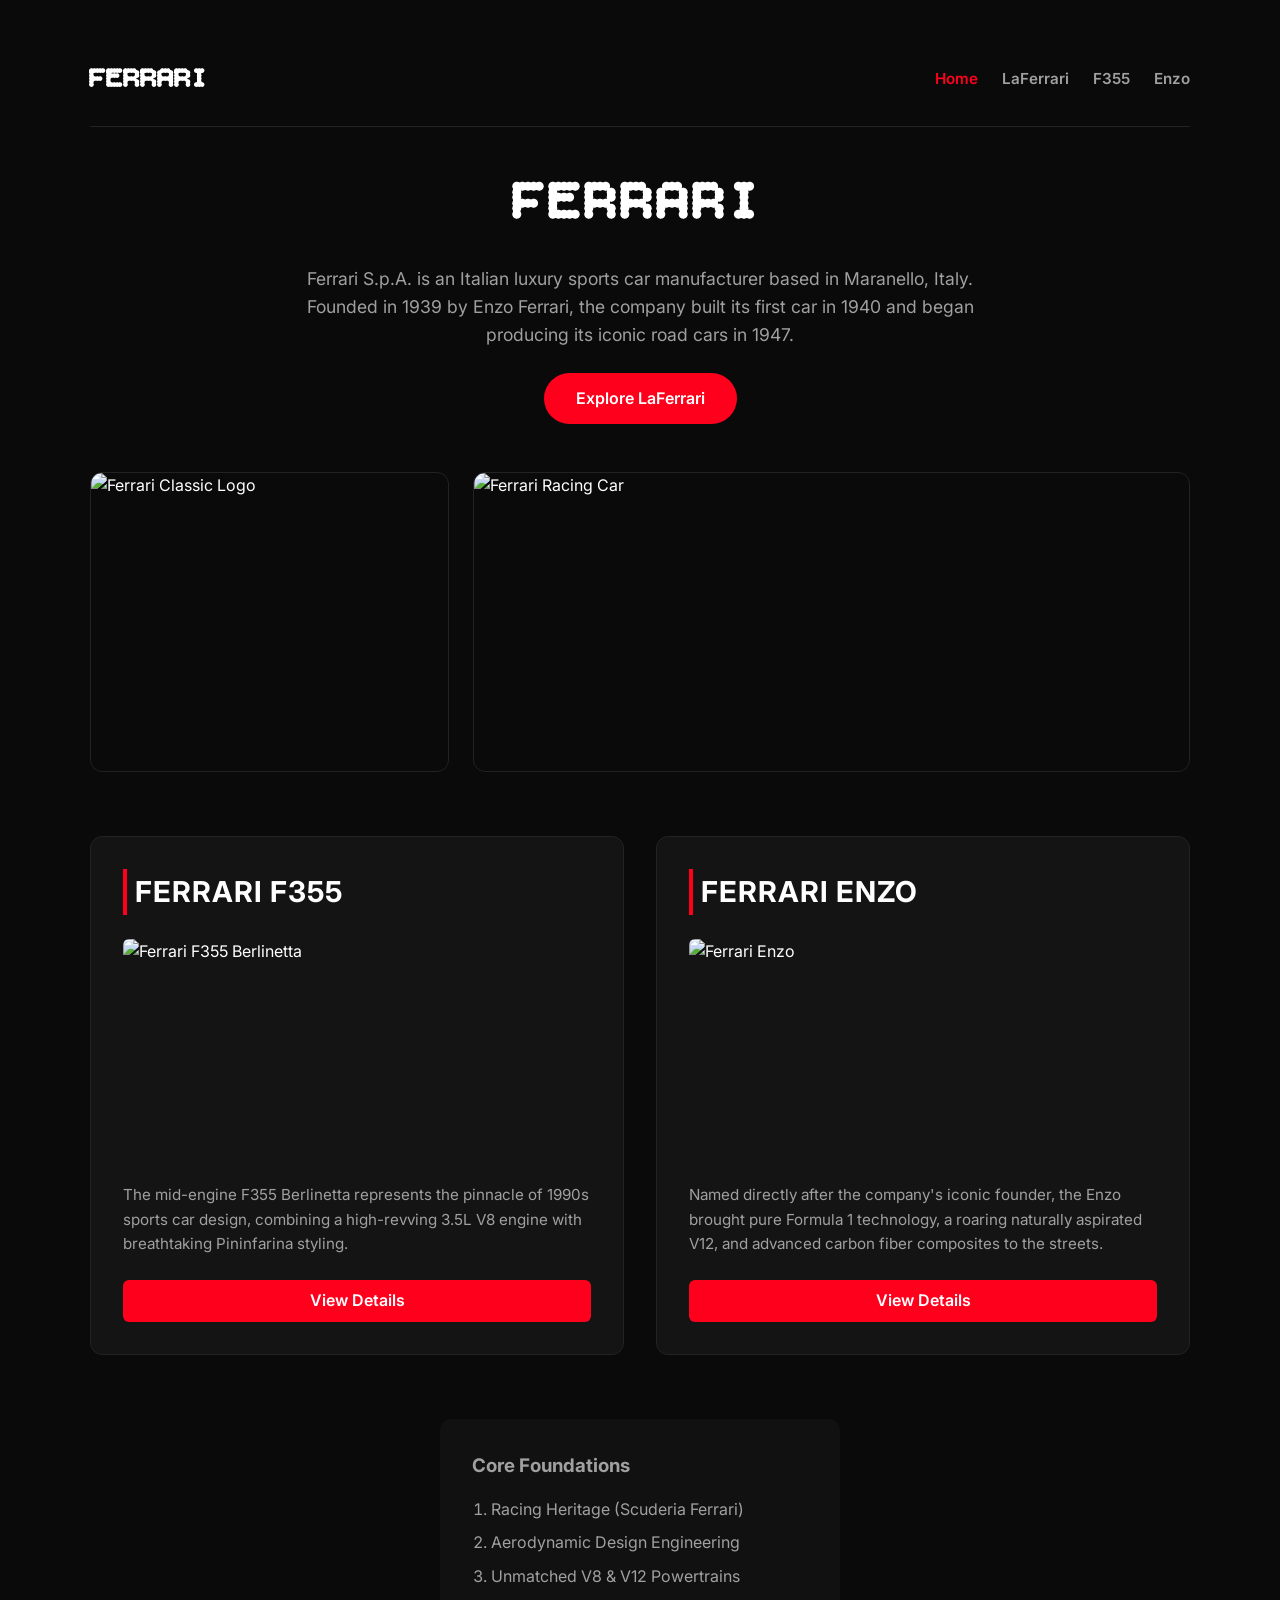
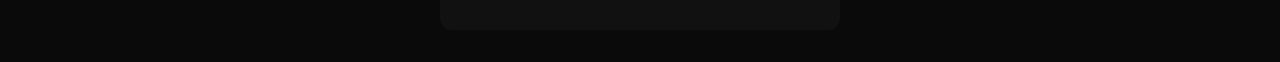
==== index.html @ cc36cddc "Add files via upload" ====
<!DOCTYPE html>
<html lang="en">
  <head>
    <meta charset="UTF-8" />
    <meta name="viewport" content="width=device-width, initial-scale=1.0" />
    <title>Ferrari Showcase - Home</title>
    <link rel="preconnect" href="https://fonts.googleapis.com" />
    <link rel="preconnect" href="https://fonts.gstatic.com" crossorigin />
    <link href="https://fonts.googleapis.com/css2?family=Bitcount+Single:wght@100..900&family=Inter:wght@300;400;600&display=swap" rel="stylesheet" />
    <link rel="stylesheet" href="style.css" />
  </head>
  <body>
    <div class="container">
      <!-- Shared Navigation Bar -->
      <nav class="nav-header">
        <a href="index.html" class="nav-brand">FERRARI</a>
        <ul class="nav-links">
          <li><a href="index.html" class="active">Home</a></li>
          <li><a href="laferrari.html">LaFerrari</a></li>
          <li><a href="f355.html">F355</a></li>
          <li><a href="enzo.html">Enzo</a></li>
        </ul>
      </nav>

      <header class="main-header">
        <h1>Ferrari</h1>
        <p class="lead-text">
          Ferrari S.p.A. is an Italian luxury sports car manufacturer based in
          Maranello, Italy. Founded in 1939 by Enzo Ferrari, the company built its
          first car in 1940 and began producing its iconic road cars in 1947.
        </p>
        <a href="laferrari.html" class="cta-link">Explore LaFerrari</a>
      </header>

      <section class="hero-gallery">
        <img src="https://encrypted-tbn0.gstatic.com/images?q=tbn:ANd9GcTvGz3IOVVunjc33SY_nRIAatdqgf1qKLDGGw&s" alt="Ferrari Classic Logo" />
        <img src="https://cdn.ferrari.com/cms/network/media/img/resize/6996cdaa26acda002114dec0-ferrari-499p-2026-full-livery-desk?width=1080" alt="Ferrari Racing Car" />
      </section>

      <main class="card-grid">
        <div class="card">
          <h2>Ferrari F355</h2>
          <img src="https://images.unsplash.com/photo-1614162692292-7ac56d7f7f1e?auto=format&fit=crop&w=600&q=80" alt="Ferrari F355 Berlinetta" />
          <p>
            The mid-engine F355 Berlinetta represents the pinnacle of 1990s sports car design, 
            combining a high-revving 3.5L V8 engine with breathtaking Pininfarina styling.
          </p>
          <a href="f355.html" class="cta-link" style="padding: 0.5rem 1rem; border-radius: 6px; text-align: center;">View Details</a>
        </div>

        <div class="card">
          <h2>Ferrari Enzo</h2>
          <img src="https://images.unsplash.com/photo-1583121274602-3e2820c69888?auto=format&fit=crop&w=600&q=80" alt="Ferrari Enzo" />
          <p>
            Named directly after the company's iconic founder, the Enzo brought pure 
            Formula 1 technology, a roaring naturally aspirated V12, and advanced carbon fiber composites to the streets.
          </p>
          <a href="enzo.html" class="cta-link" style="padding: 0.5rem 1rem; border-radius: 6px; text-align: center;">View Details</a>
        </div>
      </main>

      <footer class="ingredients-section">
        <h3>Core Foundations</h3>
        <ol class="styled-list">
          <li>Racing Heritage (Scuderia Ferrari)</li>
          <li>Aerodynamic Design Engineering</li>
          <li>Unmatched V8 & V12 Powertrains</li>
        </ol>
      </footer>
    </div>
  </body>
</html>
---- style.css ----
/* --- Design Tokens & Variables --- */
:root {
  --bg-primary: #0a0a0a;
  --bg-card: #141414;
  --accent-color: #ff001c; /* Ferrari Rosso Corsa */
  --text-main: #ffffff;
  --text-muted: #a0a0a0;
  --border-radius: 12px;
  --transition-speed: 0.3s;
}

/* --- Base Resets --- */
* {
  box-sizing: border-box;
  margin: 0;
  padding: 0;
}

body {
  background-color: var(--bg-primary);
  color: var(--text-main);
  font-family: "Inter", "Bitcount Single", system-ui, sans-serif;
  line-height: 1.6;
  padding: 2rem 1rem;
}

.container {
  max-width: 1100px;
  margin: 0 auto;
}

/* --- Typography & Header --- */
.main-header {
  text-align: center;
  margin-bottom: 3rem;
}

h1 {
  font-family: "Bitcount Single", sans-serif;
  font-size: 3.5rem;
  letter-spacing: 2px;
  color: var(--text-main);
  margin-bottom: 1rem;
  text-transform: uppercase;
}

.lead-text {
  color: var(--text-muted);
  max-width: 700px;
  margin: 0 auto 1.5rem auto;
  font-size: 1.1rem;
}

/* --- Call to Action Button --- */
.cta-link {
  display: inline-block;
  background-color: var(--accent-color);
  color: white;
  text-decoration: none;
  padding: 0.8rem 2rem;
  font-weight: 600;
  border-radius: 30px;
  transition: transform var(--transition-speed), background var(--transition-speed);
}

.cta-link:hover {
  background-color: #cc0016;
  transform: translateY(-2px);
}

/* --- Hero Gallery --- */
.hero-gallery {
  display: grid;
  grid-template-columns: 1fr 2fr;
  gap: 1.5rem;
  margin-bottom: 4rem;
}

@media (max-width: 768px) {
  .hero-gallery {
    grid-template-columns: 1fr;
  }
}

.hero-gallery img {
  width: 100%;
  height: 300px;
  object-fit: cover;
  border-radius: var(--border-radius);
  border: 1px solid #222;
}

/* --- Cards Grid Layout --- */
.card-grid {
  display: grid;
  grid-template-columns: repeat(auto-fit, minmax(300px, 1fr));
  gap: 2rem;
  margin-bottom: 4rem;
}

.card {
  background-color: var(--bg-card);
  border: 1px solid #222;
  border-radius: var(--border-radius);
  padding: 2rem;
  display: flex;
  flex-direction: column;
  gap: 1.5rem;
  transition: transform var(--transition-speed), box-shadow var(--transition-speed);
}

.card:hover {
  transform: translateY(-5px);
  box-shadow: 0 10px 20px rgba(255, 0, 28, 0.1);
  border-color: #333;
}

.card h2 {
  font-size: 1.8rem;
  text-transform: uppercase;
  letter-spacing: 1px;
  border-left: 4px solid var(--accent-color);
  padding-left: 0.5rem;
}

.card img {
  width: 100%;
  height: 220px;
  object-fit: cover;
  border-radius: 6px;
}

.card p {
  color: var(--text-muted);
  font-size: 0.95rem;
}

/* --- Miscellaneous List Styles --- */
.ingredients-section {
  background: #111;
  padding: 2rem;
  border-radius: var(--border-radius);
  max-width: 400px;
  margin: 0 auto;
}

.ingredients-section h3 {
  margin-bottom: 1rem;
  color: var(--text-muted);
}

.styled-list {
  padding-left: 1.2rem;
  color: var(--text-muted);
}

.styled-list li {
  margin-bottom: 0.5rem;
}

/* --- Navigation Bar --- */
.nav-header {
  display: flex;
  justify-content: space-between;
  align-items: center;
  padding: 1.5rem 0;
  border-bottom: 1px solid #222;
  margin-bottom: 2rem;
}

.nav-brand {
  font-family: "Bitcount Single", sans-serif;
  font-size: 1.8rem;
  color: var(--text-main);
  text-decoration: none;
  font-weight: bold;
}

.nav-links {
  display: flex;
  gap: 1.5rem;
  list-style: none;
}

.nav-links a {
  color: var(--text-muted);
  text-decoration: none;
  font-weight: 600;
  font-size: 0.95rem;
  transition: color var(--transition-speed);
}

.nav-links a:hover,
.nav-links a.active {
  color: var(--accent-color);
}

@media (max-width: 480px) {
  .nav-header {
    flex-direction: column;
    gap: 1rem;
  }
}
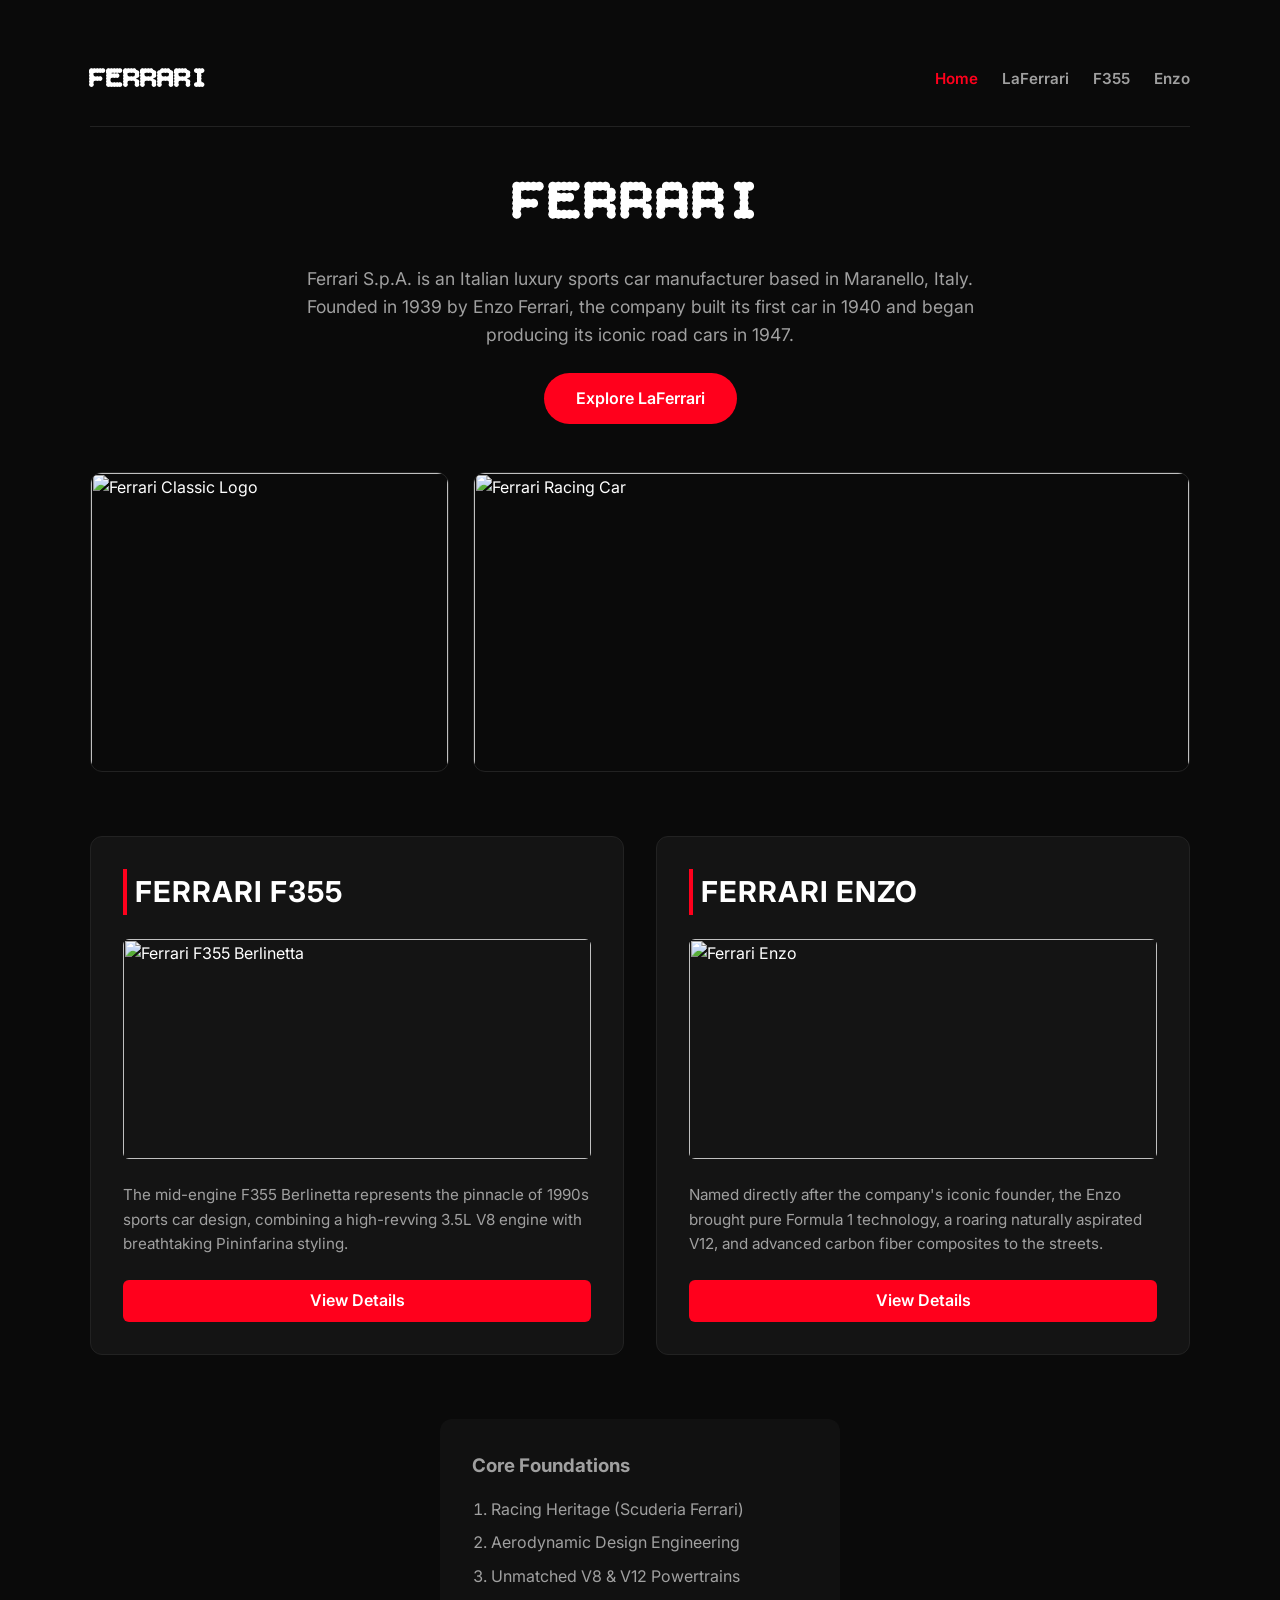
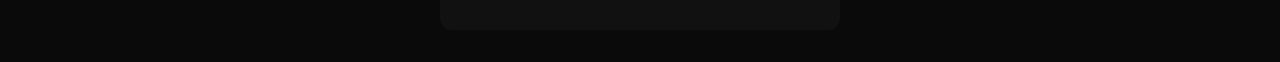
==== commit 253a2e8c: "Update index.html" ====
--- a/index.html
+++ b/index.html
@@ -1,4 +1,3 @@
-<!DOCTYPE html>
 <html lang="en">
   <head>
     <meta charset="UTF-8" />
@@ -69,4 +68,4 @@
       </footer>
     </div>
   </body>
-</html>+</html>
